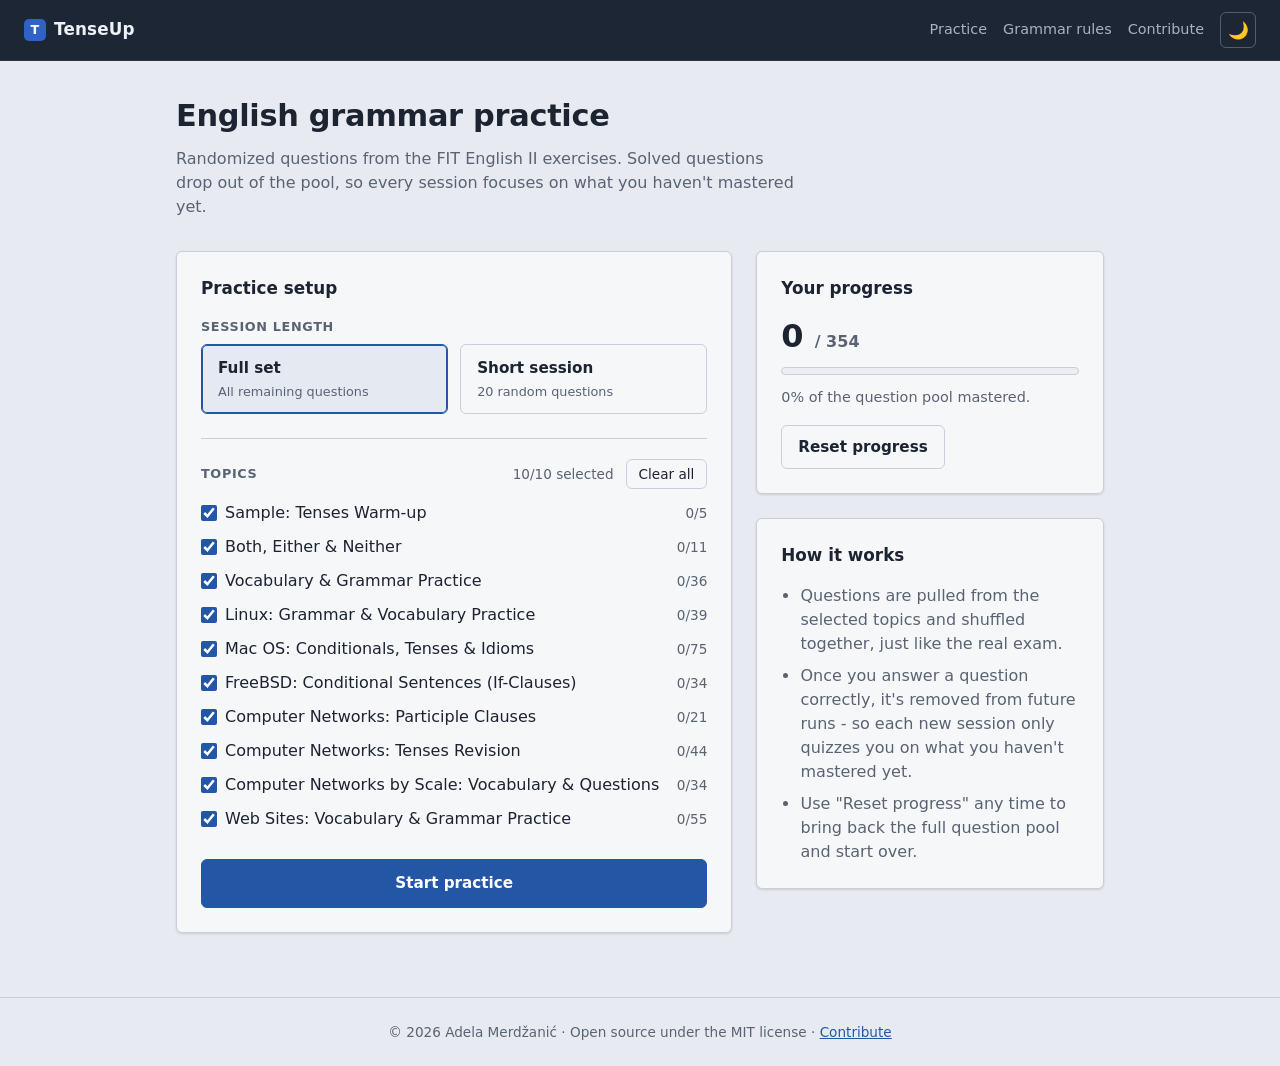
==== src/index.html @ fc5ebfa9 "adding Cloudflare Web Analytics" ====
<!doctype html>
<html lang="en">
  <head>
    <meta charset="UTF-8" />
    <meta name="viewport" content="width=device-width, initial-scale=1.0" />
    <title>TenseUp - English Grammar Practice</title>
    <meta
      name="description"
      content="Randomized English grammar practice for the FIT English II exam - 350+ questions from the course materials, progress tracking, and a grammar cheat sheet."
    />
    <meta property="og:type" content="website" />
    <meta property="og:site_name" content="TenseUp" />
    <meta property="og:title" content="TenseUp - English Grammar Practice" />
    <meta
      property="og:description"
      content="Randomized English grammar practice for the FIT English II exam - 350+ questions from the course materials, progress tracking, and a grammar cheat sheet."
    />
    <meta property="og:url" content="https://tense-up.netlify.app/" />
    <meta
      property="og:image"
      content="https://tense-up.netlify.app/assets/images/og-image.png"
    />
    <link rel="icon" type="image/svg+xml" href="assets/images/favicon.svg" />
    <link rel="icon" type="image/png" sizes="32x32" href="assets/images/favicon-32.png" />
    <link rel="apple-touch-icon" href="assets/images/apple-touch-icon.png" />
    <script>
      (function () {
        try {
          var saved = localStorage.getItem("quizTheme");
          var prefersDark =
            window.matchMedia &&
            window.matchMedia("(prefers-color-scheme: dark)").matches;
          if (saved === "dark" || (!saved && prefersDark)) {
            document.documentElement.setAttribute("data-theme", "dark");
          }
        } catch (e) {}
      })();
    </script>
    <link rel="stylesheet" href="assets/css/variables.css" />
    <link rel="stylesheet" href="assets/css/base.css" />
    <link rel="stylesheet" href="assets/css/components.css" />
    <link rel="stylesheet" href="assets/css/home.css" />
  </head>
  <body>
    <header class="app-header">
      <a href="index.html" class="app-logo">TenseUp</a>
      <nav class="header-nav">
        <a href="quiz.html">Practice</a>
        <a href="rules.html">Grammar rules</a>
        <a href="contribute.html">Contribute</a>
      </nav>
      <button
        type="button"
        id="theme-toggle"
        class="btn theme-toggle"
        aria-label="Toggle dark mode"
      >
        🌙
      </button>
    </header>

    <main class="container home-screen">
      <section class="hero">
        <h1 class="app-title">English grammar practice</h1>
        <p class="app-subtitle">
          Randomized questions from the FIT English II exercises. Solved
          questions drop out of the pool, so every session focuses on what you
          haven't mastered yet.
        </p>
      </section>

      <div class="home-grid">
        <section
          class="home-card setup-card"
          aria-labelledby="setup-card-title"
        >
          <h2 class="card-title" id="setup-card-title">Practice setup</h2>

          <div class="setup-group">
            <h3 class="setup-title">Session length</h3>
            <div class="choice-grid">
              <label class="choice-card">
                <input type="radio" name="session-size" value="all" checked />
                <span class="choice-title">Full set</span>
                <span class="choice-desc">All remaining questions</span>
              </label>
              <label class="choice-card">
                <input type="radio" name="session-size" value="short" />
                <span class="choice-title">Short session</span>
                <span class="choice-desc">20 random questions</span>
              </label>
            </div>
          </div>

          <div class="setup-group">
            <div class="setup-heading-row">
              <h3 class="setup-title">Topics</h3>
              <div class="topic-bulk">
                <span id="topic-count" class="topic-count"></span>
                <button type="button" id="toggle-all-btn" class="btn btn-sm">
                  Select all
                </button>
              </div>
            </div>
            <div id="topic-list" class="topic-list"></div>
            <p id="topic-hint" class="select-hint" hidden>
              Select at least one topic first.
            </p>
          </div>

          <a href="quiz.html" id="start-btn" class="btn btn-primary btn-block"
            >Start practice</a
          >
        </section>

        <aside class="home-side">
          <section class="home-card" aria-labelledby="progress-card-title">
            <h2 class="card-title" id="progress-card-title">Your progress</h2>
            <p class="progress-count">
              <span id="solved-count">–</span>
              <span class="progress-total" id="total-count"></span>
            </p>
            <div class="overall-bar">
              <div class="overall-bar__fill" id="overall-bar-fill"></div>
            </div>
            <p id="stats-text" class="stats-text">Loading stats...</p>
            <button type="button" id="reset-btn" class="btn">
              Reset progress
            </button>
          </section>

          <section class="home-card" aria-labelledby="info-card-title">
            <h2 class="card-title" id="info-card-title">How it works</h2>
            <ul class="info-list">
              <li>
                Questions are pulled from the selected topics and shuffled
                together, just like the real exam.
              </li>
              <li>
                Once you answer a question correctly, it's removed from future
                runs - so each new session only quizzes you on what you haven't
                mastered yet.
              </li>
              <li>
                Use "Reset progress" any time to bring back the full question
                pool and start over.
              </li>
            </ul>
          </section>
        </aside>
      </div>
    </main>

    <footer class="app-footer">
      <p>
        © 2026 Adela Merdžanić · Open source under the MIT license ·
        <a href="contribute.html">Contribute</a>
      </p>
    </footer>

    <script type="module" src="assets/js/main-home.js"></script>
    <!-- Cloudflare Web Analytics -->
    <script
      defer
      src="https://static.cloudflareinsights.com/beacon.min.js"
      data-cf-beacon='{"token": "2d894505941446eaa9881d46d337e4bb"}'
    ></script>
    <!-- End Cloudflare Web Analytics -->
  </body>
</html>
---- src/assets/css/variables.css ----
:root {
  color-scheme: light;
  --color-bg: #e7eaf0;
  --color-surface: #f6f7f9;
  --color-surface-2: #eceef4;
  --color-text: #1c2331;
  --color-muted: #5a6372;
  --color-primary: #2456a6;
  --color-primary-dark: #1b4487;
  --color-correct: #1e7d4a;
  --color-correct-bg: #dfeee5;
  --color-incorrect: #b23b2e;
  --color-incorrect-bg: #f2e2df;
  --color-missed: #96690c;
  --color-missed-bg: #f2ead3;
  --color-border: #c9cfda;
  --color-header-bg: #1d2634;
  --color-header-text: #eef1f6;
  --color-header-muted: #a8b1c2;
  --shadow-card:
    0 1px 2px rgba(15, 23, 42, 0.05), 0 1px 3px rgba(15, 23, 42, 0.08);
  --radius: 6px;
  --spacing-unit: 8px;
  --font-family:
    "Segoe UI Variable Text", "Segoe UI", system-ui, -apple-system, Roboto,
    sans-serif;
}

[data-theme="dark"] {
  color-scheme: dark;
  --color-bg: #12151d;
  --color-surface: #1a1f2b;
  --color-surface-2: #232936;
  --color-text: #e4e7ee;
  --color-muted: #98a1b3;
  --color-primary: #7d97e8;
  --color-primary-dark: #5f7ad4;
  --color-correct: #46b97e;
  --color-correct-bg: #1c2f26;
  --color-incorrect: #e0685c;
  --color-incorrect-bg: #33201d;
  --color-missed: #d3a94c;
  --color-missed-bg: #322a16;
  --color-border: #303748;
  --color-header-bg: #141821;
  --color-header-text: #e4e7ee;
  --color-header-muted: #8b94a8;
  --shadow-card: 0 1px 3px rgba(0, 0, 0, 0.4);
}
---- src/assets/css/base.css ----
* {
  box-sizing: border-box;
}

/* Author display rules (e.g. .btn) would otherwise override the browser's
   built-in [hidden] { display: none }. */
[hidden] {
  display: none !important;
}

/* Flex column so the footer sits at the bottom of the viewport even when
   the page content is short (e.g. a single question card). */
body {
  margin: 0;
  min-height: 100vh;
  min-height: 100dvh;
  display: flex;
  flex-direction: column;
  font-family: var(--font-family);
  background: var(--color-bg);
  color: var(--color-text);
  line-height: 1.5;
  transition:
    background-color 0.15s ease,
    color 0.15s ease;
}

main {
  flex: 1 0 auto;
  width: 100%;
}

a {
  color: var(--color-primary);
}

.container {
  max-width: 640px;
  margin: 0 auto;
  padding: calc(var(--spacing-unit) * 2);
}

.app-header {
  display: flex;
  flex-shrink: 0;
  align-items: center;
  gap: calc(var(--spacing-unit) * 2);
  padding: calc(var(--spacing-unit) * 1.5) calc(var(--spacing-unit) * 3);
  background: var(--color-header-bg);
  border-bottom: 1px solid rgba(255, 255, 255, 0.07);
}

/* Pushes the nav/readout and theme toggle to the right edge. */
.app-header .app-logo {
  margin-right: auto;
}

.header-right,
.header-nav {
  display: flex;
  align-items: center;
  gap: calc(var(--spacing-unit) * 2);
}

/* On narrow screens the nav/readout drops to its own full-width row,
   leaving logo + theme toggle on the first row. */
@media (max-width: 560px) {
  .app-header {
    flex-wrap: wrap;
    padding: calc(var(--spacing-unit) * 1.5) calc(var(--spacing-unit) * 2);
    row-gap: calc(var(--spacing-unit) * 1.5);
  }

  .header-nav,
  .header-right {
    order: 3;
    width: 100%;
    justify-content: space-between;
  }
}

.header-nav a:not(.btn),
.header-link {
  color: var(--color-header-muted);
  text-decoration: none;
  font-size: 0.9rem;
  font-weight: 500;
  transition: color 0.15s ease;
}

.header-nav a:not(.btn):hover,
.header-link:hover {
  color: var(--color-header-text);
}

.header-nav a.is-active {
  color: var(--color-header-text);
}

.app-logo {
  font-weight: 700;
  text-decoration: none;
  color: var(--color-header-text);
  font-size: 1.05rem;
  letter-spacing: 0.01em;
  display: inline-flex;
  align-items: center;
  gap: calc(var(--spacing-unit));
}

/* Small square brand mark in front of the wordmark. */
.app-logo::before {
  content: "T";
  display: inline-flex;
  align-items: center;
  justify-content: center;
  width: 22px;
  height: 22px;
  border-radius: 5px;
  /* Fixed accent — the header bar is dark in both themes. */
  background: #2f62c4;
  color: #fff;
  font-size: 0.8rem;
  font-weight: 700;
}

.app-title {
  font-size: 2rem;
  margin-bottom: 0;
}

.app-subtitle {
  color: var(--color-muted);
  margin-top: calc(var(--spacing-unit) / 2);
}

.app-footer {
  text-align: center;
  font-size: 0.85rem;
  color: var(--color-muted);
  border-top: 1px solid var(--color-border);
  margin-top: calc(var(--spacing-unit) * 6);
  padding: calc(var(--spacing-unit) * 3) calc(var(--spacing-unit) * 2);
}

.app-footer p {
  margin: 0;
}

.app-footer a {
  color: var(--color-primary);
}
---- src/assets/css/components.css ----
.btn {
  display: inline-block;
  padding: calc(var(--spacing-unit) * 1.5) calc(var(--spacing-unit) * 2);
  border-radius: var(--radius);
  border: 1px solid var(--color-border);
  background: var(--color-surface);
  color: var(--color-text);
  font-family: inherit;
  font-size: 0.95rem;
  font-weight: 600;
  text-decoration: none;
  cursor: pointer;
  min-height: 44px;
  transition:
    background-color 0.15s ease,
    border-color 0.15s ease;
}

.theme-toggle {
  display: inline-flex;
  align-items: center;
  justify-content: center;
  width: 36px;
  height: 36px;
  min-height: 36px;
  padding: 0;
  font-size: 1.05rem;
  line-height: 1;
}

/* The toggle lives in the always-dark header bar. */
.app-header .theme-toggle {
  background: transparent;
  border-color: rgba(255, 255, 255, 0.25);
  color: var(--color-header-text);
}

.app-header .theme-toggle:hover {
  border-color: rgba(255, 255, 255, 0.5);
}

.btn:hover {
  border-color: var(--color-muted);
}

.btn:focus-visible {
  outline: 2px solid var(--color-primary);
  outline-offset: 2px;
}

.btn-primary {
  background: var(--color-primary);
  border-color: var(--color-primary);
  color: white;
}

.btn-primary:hover {
  background: var(--color-primary-dark);
  border-color: var(--color-primary-dark);
}

/* In dark mode the primary color is light, so the label flips to dark. */
[data-theme="dark"] .btn-primary {
  color: #10131b;
}

.actions {
  display: flex;
  gap: calc(var(--spacing-unit) * 1.5);
  flex-wrap: wrap;
  margin-top: calc(var(--spacing-unit) * 2);
}

.btn-block {
  display: block;
  width: 100%;
  text-align: center;
  margin-top: calc(var(--spacing-unit) * 3);
}

.progress-bar {
  flex-shrink: 0;
  height: 6px;
  background: var(--color-border);
  transition: background-color 0.15s ease;
}

.progress-bar__fill {
  height: 100%;
  width: 0%;
  background: var(--color-primary);
  transition: width 0.2s ease;
}

.score-readout {
  font-size: 0.9rem;
  color: var(--color-header-muted);
  font-variant-numeric: tabular-nums;
}

.select-hint {
  color: var(--color-incorrect);
  font-size: 0.9rem;
  margin-top: calc(var(--spacing-unit));
}

.btn-sm {
  min-height: 30px;
  padding: 4px 12px;
  font-size: 0.85rem;
  font-weight: 500;
}
---- src/assets/css/home.css ----
.home-screen {
  padding-top: calc(var(--spacing-unit) * 4);
  padding-bottom: calc(var(--spacing-unit) * 2);
}

.hero {
  text-align: center;
}

.app-title {
  font-size: 1.9rem;
  letter-spacing: -0.01em;
  margin: 0;
}

.app-subtitle {
  color: var(--color-muted);
  max-width: 620px;
  margin: var(--spacing-unit) auto 0;
}

.home-grid {
  display: flex;
  flex-direction: column;
  gap: calc(var(--spacing-unit) * 3);
  margin-top: calc(var(--spacing-unit) * 4);
}

.home-side {
  display: flex;
  flex-direction: column;
  gap: calc(var(--spacing-unit) * 3);
}

/* Laptop: wider container, left-aligned hero, setup card beside a sidebar. */
@media (min-width: 880px) {
  .container.home-screen {
    max-width: 960px;
  }

  .hero {
    text-align: left;
  }

  .app-subtitle {
    margin-left: 0;
  }

  .home-grid {
    display: grid;
    grid-template-columns: 1.6fr 1fr;
    align-items: start;
  }
}

.home-card {
  background: var(--color-surface);
  border: 1px solid var(--color-border);
  border-radius: var(--radius);
  padding: calc(var(--spacing-unit) * 3);
  box-shadow: var(--shadow-card);
}

.card-title {
  font-size: 1.05rem;
  margin: 0 0 calc(var(--spacing-unit) * 2);
}

/* --- Practice setup card --- */

.setup-group {
  margin-top: calc(var(--spacing-unit) * 3);
}

.setup-group:first-of-type {
  margin-top: 0;
}

.setup-group + .setup-group {
  border-top: 1px solid var(--color-border);
  padding-top: calc(var(--spacing-unit) * 2.5);
}

.setup-title {
  font-size: 0.8rem;
  font-weight: 600;
  text-transform: uppercase;
  letter-spacing: 0.05em;
  color: var(--color-muted);
  margin: 0 0 var(--spacing-unit);
}

.setup-heading-row {
  display: flex;
  align-items: center;
  justify-content: space-between;
}

.setup-heading-row .setup-title {
  margin-bottom: 0;
}

/* Session length: two selectable choice cards (the radio itself is hidden). */
.choice-grid {
  display: grid;
  grid-template-columns: repeat(auto-fit, minmax(150px, 1fr));
  gap: calc(var(--spacing-unit) * 1.5);
}

.choice-card {
  position: relative;
  display: flex;
  flex-direction: column;
  gap: 2px;
  padding: calc(var(--spacing-unit) * 1.5) calc(var(--spacing-unit) * 2);
  border: 1px solid var(--color-border);
  border-radius: var(--radius);
  background: var(--color-surface);
  cursor: pointer;
  transition:
    background-color 0.15s ease,
    border-color 0.15s ease;
}

.choice-card input {
  position: absolute;
  opacity: 0;
  pointer-events: none;
}

.choice-card:hover {
  border-color: var(--color-muted);
}

.choice-card:has(input:checked) {
  border-color: var(--color-primary);
  box-shadow: inset 0 0 0 1px var(--color-primary);
  background: color-mix(in srgb, var(--color-primary) 8%, var(--color-surface));
}

.choice-card:has(input:focus-visible) {
  outline: 2px solid var(--color-primary);
  outline-offset: 2px;
}

.choice-title {
  font-weight: 600;
  font-size: 0.95rem;
}

.choice-desc {
  font-size: 0.8rem;
  color: var(--color-muted);
}

.topic-bulk {
  display: flex;
  align-items: center;
  gap: calc(var(--spacing-unit) * 1.5);
}

.topic-count {
  font-size: 0.85rem;
  color: var(--color-muted);
  font-variant-numeric: tabular-nums;
}

.topic-row {
  display: flex;
  align-items: center;
  gap: var(--spacing-unit);
  cursor: pointer;
  padding: 4px var(--spacing-unit);
  margin: 0 calc(var(--spacing-unit) * -1);
  border-radius: var(--radius);
  transition: background-color 0.15s ease;
}

.topic-row:hover {
  background: var(--color-surface-2);
}

.topic-row input {
  width: 16px;
  height: 16px;
  flex-shrink: 0;
  accent-color: var(--color-primary);
  margin: 0;
}

.topic-list {
  margin-top: var(--spacing-unit);
  display: flex;
  flex-direction: column;
  gap: 2px;
}

.topic-name {
  flex: 1;
}

.topic-progress {
  color: var(--color-muted);
  font-size: 0.85rem;
  font-variant-numeric: tabular-nums;
}

.topic-row--done .topic-progress {
  color: var(--color-correct);
  font-weight: 600;
}

/* --- Progress card --- */

.progress-count {
  font-size: 2rem;
  font-weight: 700;
  line-height: 1.2;
  font-variant-numeric: tabular-nums;
  margin: 0;
}

.progress-total {
  font-size: 1rem;
  font-weight: 600;
  color: var(--color-muted);
}

.overall-bar {
  height: 8px;
  border-radius: 999px;
  background: var(--color-surface-2);
  border: 1px solid var(--color-border);
  overflow: hidden;
  margin: calc(var(--spacing-unit) * 1.5) 0;
}

.overall-bar__fill {
  height: 100%;
  width: 0%;
  background: var(--color-primary);
  border-radius: 999px;
  transition: width 0.3s ease;
}

.stats-text {
  color: var(--color-muted);
  font-size: 0.9rem;
  margin: 0 0 calc(var(--spacing-unit) * 2);
}

/* --- How it works card --- */

.info-list {
  color: var(--color-muted);
  padding-left: 1.2rem;
  margin: 0;
}

.info-list li {
  margin-bottom: var(--spacing-unit);
}

.info-list li:last-child {
  margin-bottom: 0;
}

@media (max-width: 480px) {
  .home-screen {
    padding-top: calc(var(--spacing-unit) * 3);
  }
}
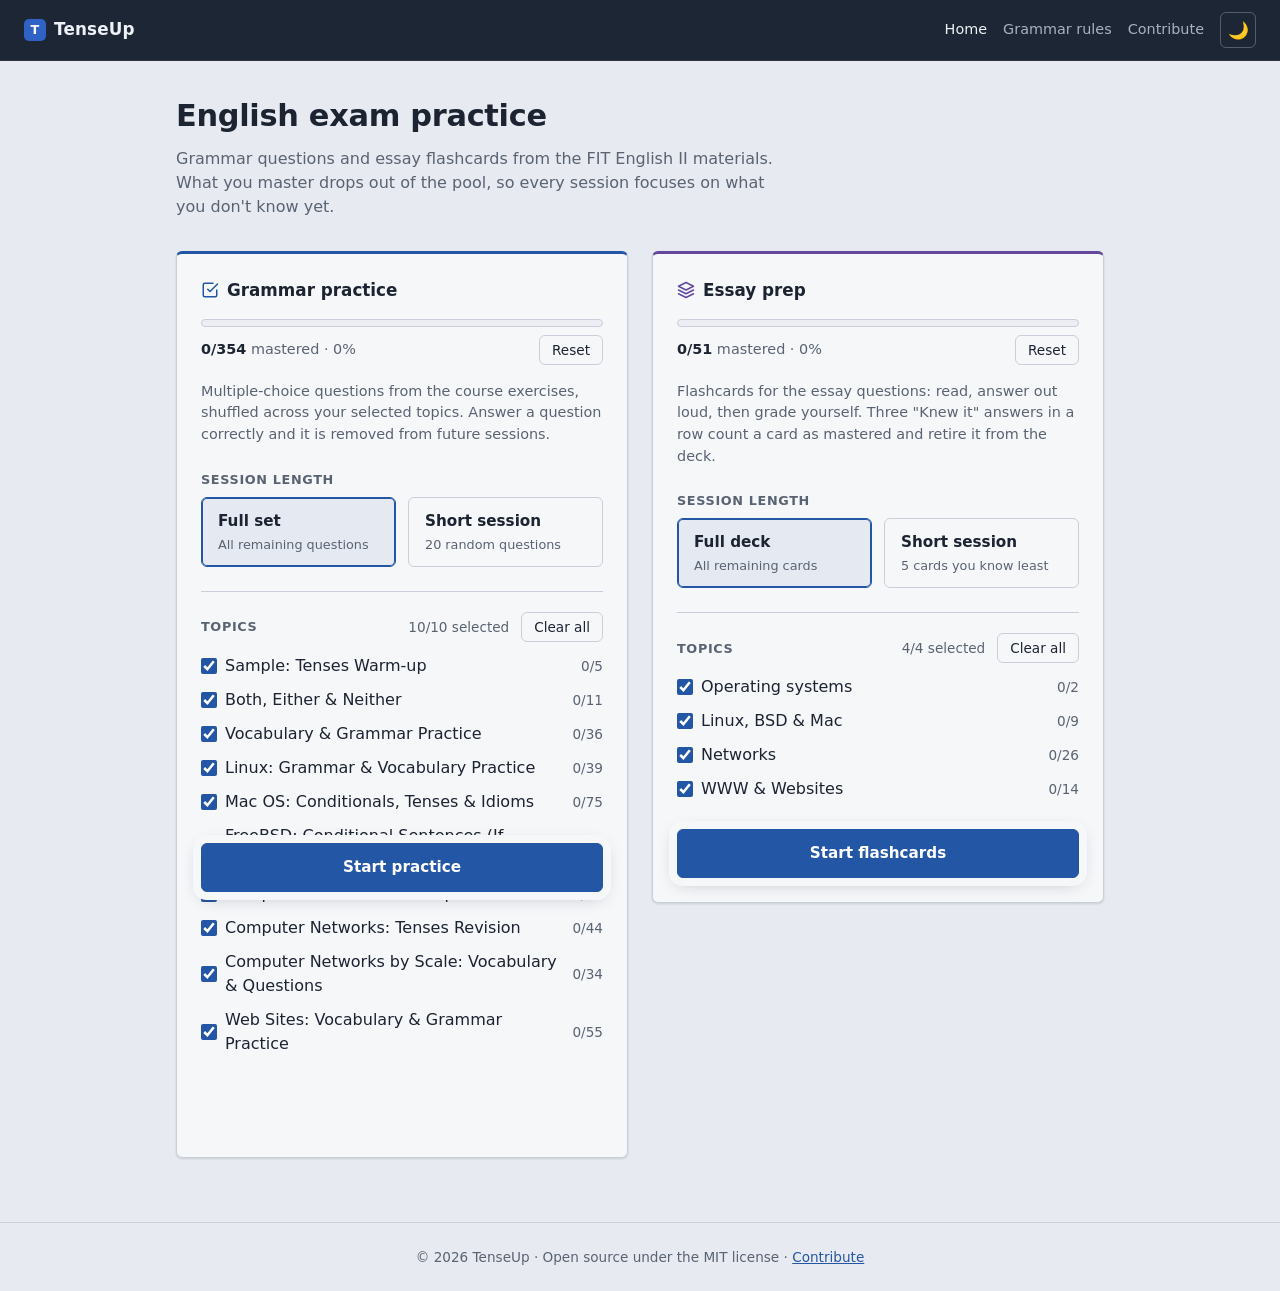
==== commit a9ede062: "adding essay cards" ====
--- a/src/index.html
+++ b/src/index.html
@@ -45,7 +45,7 @@
     <header class="app-header">
       <a href="index.html" class="app-logo">TenseUp</a>
       <nav class="header-nav">
-        <a href="quiz.html">Practice</a>
+        <a href="index.html" class="is-active">Home</a>
         <a href="rules.html">Grammar rules</a>
         <a href="contribute.html">Contribute</a>
       </nav>
@@ -61,20 +61,66 @@
 
     <main class="container home-screen">
       <section class="hero">
-        <h1 class="app-title">English grammar practice</h1>
+        <h1 class="app-title">English exam practice</h1>
         <p class="app-subtitle">
-          Randomized questions from the FIT English II exercises. Solved
-          questions drop out of the pool, so every session focuses on what you
-          haven't mastered yet.
+          Grammar questions and essay flashcards from the FIT English II
+          materials. What you master drops out of the pool, so every session
+          focuses on what you don't know yet.
         </p>
+        <p id="stats-text" class="stats-text" hidden></p>
       </section>
 
       <div class="home-grid">
         <section
-          class="home-card setup-card"
+          class="home-card setup-card card-grammar"
           aria-labelledby="setup-card-title"
         >
-          <h2 class="card-title" id="setup-card-title">Practice setup</h2>
+          <h2 class="card-title" id="setup-card-title">
+            <svg
+              class="card-icon"
+              width="18"
+              height="18"
+              viewBox="0 0 24 24"
+              fill="none"
+              stroke="currentColor"
+              stroke-width="2"
+              stroke-linecap="round"
+              stroke-linejoin="round"
+              aria-hidden="true"
+            >
+              <polyline points="9 11 12 14 22 4"></polyline>
+              <path
+                d="M21 12v7a2 2 0 0 1-2 2H5a2 2 0 0 1-2-2V5a2 2 0 0 1 2-2h11"
+              ></path>
+            </svg>
+            Grammar practice
+          </h2>
+
+          <div class="mastery">
+            <div class="overall-bar">
+              <div class="overall-bar__fill" id="grammar-bar-fill"></div>
+            </div>
+            <div class="mastery-row">
+              <span class="mastery-stats">
+                <strong id="grammar-count">–</strong> mastered ·
+                <span id="grammar-percent">0%</span>
+              </span>
+              <button
+                type="button"
+                id="reset-btn"
+                class="btn btn-sm btn-reset"
+                title="Bring back the full question pool and start over"
+              >
+                Reset
+              </button>
+            </div>
+          </div>
+
+          <p class="card-desc">
+            Multiple-choice questions from the course exercises, shuffled
+            across your selected topics. Answer a question correctly and it is
+            removed from future sessions.
+          </p>
 
           <div class="setup-group">
             <h3 class="setup-title">Session length</h3>
@@ -113,47 +159,110 @@
           >
         </section>
 
-        <aside class="home-side">
-          <section class="home-card" aria-labelledby="progress-card-title">
-            <h2 class="card-title" id="progress-card-title">Your progress</h2>
-            <p class="progress-count">
-              <span id="solved-count">–</span>
-              <span class="progress-total" id="total-count"></span>
+        <section
+          class="home-card setup-card card-essay"
+          aria-labelledby="essay-card-title"
+        >
+          <h2 class="card-title" id="essay-card-title">
+            <svg
+              class="card-icon"
+              width="18"
+              height="18"
+              viewBox="0 0 24 24"
+              fill="none"
+              stroke="currentColor"
+              stroke-width="2"
+              stroke-linecap="round"
+              stroke-linejoin="round"
+              aria-hidden="true"
+            >
+              <polygon points="12 2 2 7 12 12 22 7 12 2"></polygon>
+              <polyline points="2 17 12 22 22 17"></polyline>
+              <polyline points="2 12 12 17 22 12"></polyline>
+            </svg>
+            Essay prep
+          </h2>
+
+          <div class="mastery">
+            <div class="overall-bar">
+              <div class="overall-bar__fill" id="essay-bar-fill"></div>
+            </div>
+            <div class="mastery-row">
+              <span class="mastery-stats">
+                <strong id="essay-count">–</strong> mastered ·
+                <span id="essay-percent">0%</span>
+              </span>
+              <button
+                type="button"
+                id="reset-essay-btn"
+                class="btn btn-sm btn-reset"
+                title="Bring back the full card deck and start over"
+              >
+                Reset
+              </button>
+            </div>
+          </div>
+
+          <p class="card-desc">
+            Flashcards for the essay questions: read, answer out loud, then
+            grade yourself. Three "Knew it" answers in a row count a card as
+            mastered and retire it from the deck.
+          </p>
+
+          <div class="setup-group">
+            <h3 class="setup-title">Session length</h3>
+            <div class="choice-grid">
+              <label class="choice-card">
+                <input
+                  type="radio"
+                  name="essay-session-size"
+                  value="all"
+                  checked
+                />
+                <span class="choice-title">Full deck</span>
+                <span class="choice-desc">All remaining cards</span>
+              </label>
+              <label class="choice-card">
+                <input type="radio" name="essay-session-size" value="short" />
+                <span class="choice-title">Short session</span>
+                <span class="choice-desc">5 cards you know least</span>
+              </label>
+            </div>
+          </div>
+
+          <div class="setup-group">
+            <div class="setup-heading-row">
+              <h3 class="setup-title">Topics</h3>
+              <div class="topic-bulk">
+                <span id="essay-topic-count" class="topic-count"></span>
+                <button
+                  type="button"
+                  id="essay-toggle-all-btn"
+                  class="btn btn-sm"
+                >
+                  Select all
+                </button>
+              </div>
+            </div>
+            <div id="essay-topic-list" class="topic-list"></div>
+            <p id="essay-topic-hint" class="select-hint" hidden>
+              Select at least one topic first.
             </p>
-            <div class="overall-bar">
-              <div class="overall-bar__fill" id="overall-bar-fill"></div>
-            </div>
-            <p id="stats-text" class="stats-text">Loading stats...</p>
-            <button type="button" id="reset-btn" class="btn">
-              Reset progress
-            </button>
-          </section>
-
-          <section class="home-card" aria-labelledby="info-card-title">
-            <h2 class="card-title" id="info-card-title">How it works</h2>
-            <ul class="info-list">
-              <li>
-                Questions are pulled from the selected topics and shuffled
-                together, just like the real exam.
-              </li>
-              <li>
-                Once you answer a question correctly, it's removed from future
-                runs - so each new session only quizzes you on what you haven't
-                mastered yet.
-              </li>
-              <li>
-                Use "Reset progress" any time to bring back the full question
-                pool and start over.
-              </li>
-            </ul>
-          </section>
-        </aside>
+          </div>
+
+          <a
+            href="essay.html"
+            id="start-essay-btn"
+            class="btn btn-primary btn-block"
+            >Start flashcards</a
+          >
+        </section>
       </div>
     </main>
 
     <footer class="app-footer">
       <p>
-        © 2026 Adela Merdžanić · Open source under the MIT license ·
+        © 2026 TenseUp · Open source under the MIT license ·
         <a href="contribute.html">Contribute</a>
       </p>
     </footer>
--- a/src/assets/css/variables.css
+++ b/src/assets/css/variables.css
@@ -7,6 +7,7 @@
   --color-muted: #5a6372;
   --color-primary: #2456a6;
   --color-primary-dark: #1b4487;
+  --color-accent-essay: #64489e;
   --color-correct: #1e7d4a;
   --color-correct-bg: #dfeee5;
   --color-incorrect: #b23b2e;
@@ -35,6 +36,7 @@
   --color-muted: #98a1b3;
   --color-primary: #7d97e8;
   --color-primary-dark: #5f7ad4;
+  --color-accent-essay: #a68ce0;
   --color-correct: #46b97e;
   --color-correct-bg: #1c2f26;
   --color-incorrect: #e0685c;
--- a/src/assets/css/base.css
+++ b/src/assets/css/base.css
@@ -50,19 +50,18 @@
   border-bottom: 1px solid rgba(255, 255, 255, 0.07);
 }
 
-/* Pushes the nav/readout and theme toggle to the right edge. */
+/* Pushes the nav and theme toggle to the right edge. */
 .app-header .app-logo {
   margin-right: auto;
 }
 
-.header-right,
 .header-nav {
   display: flex;
   align-items: center;
   gap: calc(var(--spacing-unit) * 2);
 }
 
-/* On narrow screens the nav/readout drops to its own full-width row,
+/* On narrow screens the nav drops to its own full-width row,
    leaving logo + theme toggle on the first row. */
 @media (max-width: 560px) {
   .app-header {
@@ -71,16 +70,16 @@
     row-gap: calc(var(--spacing-unit) * 1.5);
   }
 
-  .header-nav,
-  .header-right {
+  .header-nav {
     order: 3;
     width: 100%;
     justify-content: space-between;
+    flex-wrap: wrap;
+    row-gap: var(--spacing-unit);
   }
 }
 
-.header-nav a:not(.btn),
-.header-link {
+.header-nav a:not(.btn) {
   color: var(--color-header-muted);
   text-decoration: none;
   font-size: 0.9rem;
@@ -88,8 +87,7 @@
   transition: color 0.15s ease;
 }
 
-.header-nav a:not(.btn):hover,
-.header-link:hover {
+.header-nav a:not(.btn):hover {
   color: var(--color-header-text);
 }
 
--- a/src/assets/css/components.css
+++ b/src/assets/css/components.css
@@ -78,24 +78,29 @@
   margin-top: calc(var(--spacing-unit) * 3);
 }
 
-.progress-bar {
-  flex-shrink: 0;
-  height: 6px;
-  background: var(--color-border);
-  transition: background-color 0.15s ease;
+/* Shared in-page progress: text line + thin rounded bar (quiz and essay pages). */
+.deck-progress {
+  color: var(--color-muted);
+  font-size: 0.9rem;
+  font-variant-numeric: tabular-nums;
+  min-height: 1.4em;
+  margin-bottom: var(--spacing-unit);
 }
 
-.progress-bar__fill {
+.deck-bar {
+  height: 6px;
+  border-radius: 999px;
+  background: var(--color-surface-2);
+  border: 1px solid var(--color-border);
+  overflow: hidden;
+}
+
+.deck-bar__fill {
   height: 100%;
   width: 0%;
   background: var(--color-primary);
-  transition: width 0.2s ease;
-}
-
-.score-readout {
-  font-size: 0.9rem;
-  color: var(--color-header-muted);
-  font-variant-numeric: tabular-nums;
+  border-radius: 999px;
+  transition: width 0.25s ease;
 }
 
 .select-hint {
@@ -110,3 +115,4 @@
   font-size: 0.85rem;
   font-weight: 500;
 }
+
--- a/src/assets/css/home.css
+++ b/src/assets/css/home.css
@@ -26,13 +26,8 @@
   margin-top: calc(var(--spacing-unit) * 4);
 }
 
-.home-side {
-  display: flex;
-  flex-direction: column;
-  gap: calc(var(--spacing-unit) * 3);
-}
-
-/* Laptop: wider container, left-aligned hero, setup card beside a sidebar. */
+/* Laptop: wider container, left-aligned hero, the two feature cards
+   side by side. */
 @media (min-width: 880px) {
   .container.home-screen {
     max-width: 960px;
@@ -42,13 +37,14 @@
     text-align: left;
   }
 
-  .app-subtitle {
+  .app-subtitle,
+  .stats-text {
     margin-left: 0;
   }
 
   .home-grid {
     display: grid;
-    grid-template-columns: 1.6fr 1fr;
+    grid-template-columns: 1fr 1fr;
     align-items: start;
   }
 }
@@ -61,9 +57,30 @@
   box-shadow: var(--shadow-card);
 }
 
+/* Each feature card carries its own accent color (top edge + icon). */
+.setup-card {
+  border-top: 3px solid var(--card-accent, var(--color-border));
+}
+
+.card-grammar {
+  --card-accent: var(--color-primary);
+}
+
+.card-essay {
+  --card-accent: var(--color-accent-essay);
+}
+
 .card-title {
+  display: flex;
+  align-items: center;
+  gap: var(--spacing-unit);
   font-size: 1.05rem;
   margin: 0 0 calc(var(--spacing-unit) * 2);
+}
+
+.card-icon {
+  flex-shrink: 0;
+  color: var(--card-accent, var(--color-muted));
 }
 
 /* --- Practice setup card --- */
@@ -210,20 +227,43 @@
   font-weight: 600;
 }
 
-/* --- Progress card --- */
-
-.progress-count {
-  font-size: 2rem;
+/* --- Essay prep card --- */
+
+.card-desc {
+  color: var(--color-muted);
+  font-size: 0.9rem;
+  margin: 0 0 var(--spacing-unit);
+}
+
+/* --- Mastery strip (progress bar + stats + reset inside each card) --- */
+
+.mastery {
+  margin-bottom: calc(var(--spacing-unit) * 2);
+}
+
+.mastery-row {
+  display: flex;
+  align-items: center;
+  justify-content: space-between;
+  gap: var(--spacing-unit);
+}
+
+.mastery-stats {
+  font-size: 0.9rem;
+  color: var(--color-muted);
+  font-variant-numeric: tabular-nums;
+}
+
+.mastery-stats strong {
+  color: var(--color-text);
   font-weight: 700;
-  line-height: 1.2;
-  font-variant-numeric: tabular-nums;
-  margin: 0;
-}
-
-.progress-total {
-  font-size: 1rem;
-  font-weight: 600;
-  color: var(--color-muted);
+}
+
+/* First click arms the reset button, second click confirms. */
+.btn-reset.is-armed {
+  border-color: var(--color-incorrect);
+  background: var(--color-incorrect-bg);
+  color: var(--color-incorrect);
 }
 
 .overall-bar {
@@ -232,7 +272,7 @@
   background: var(--color-surface-2);
   border: 1px solid var(--color-border);
   overflow: hidden;
-  margin: calc(var(--spacing-unit) * 1.5) 0;
+  margin: var(--spacing-unit) 0;
 }
 
 .overall-bar__fill {
@@ -243,26 +283,25 @@
   transition: width 0.3s ease;
 }
 
+/* Load-error message under the hero. */
 .stats-text {
-  color: var(--color-muted);
+  color: var(--color-incorrect);
   font-size: 0.9rem;
-  margin: 0 0 calc(var(--spacing-unit) * 2);
-}
-
-/* --- How it works card --- */
-
-.info-list {
-  color: var(--color-muted);
-  padding-left: 1.2rem;
-  margin: 0;
-}
-
-.info-list li {
-  margin-bottom: var(--spacing-unit);
-}
-
-.info-list li:last-child {
-  margin-bottom: 0;
+  max-width: 620px;
+  margin: var(--spacing-unit) auto 0;
+}
+
+/* Keep the start button reachable while the topic list runs past the
+   viewport: it pins to the bottom of the screen until its own spot at
+   the end of the card scrolls into view. The card-colored halo masks
+   the rows behind it so it reads as a docked bar, not an overlap. */
+.setup-card .btn-block {
+  position: sticky;
+  bottom: var(--spacing-unit);
+  z-index: 1;
+  box-shadow:
+    0 0 0 var(--spacing-unit) var(--color-surface),
+    0 4px 18px rgba(15, 23, 42, 0.28);
 }
 
 @media (max-width: 480px) {
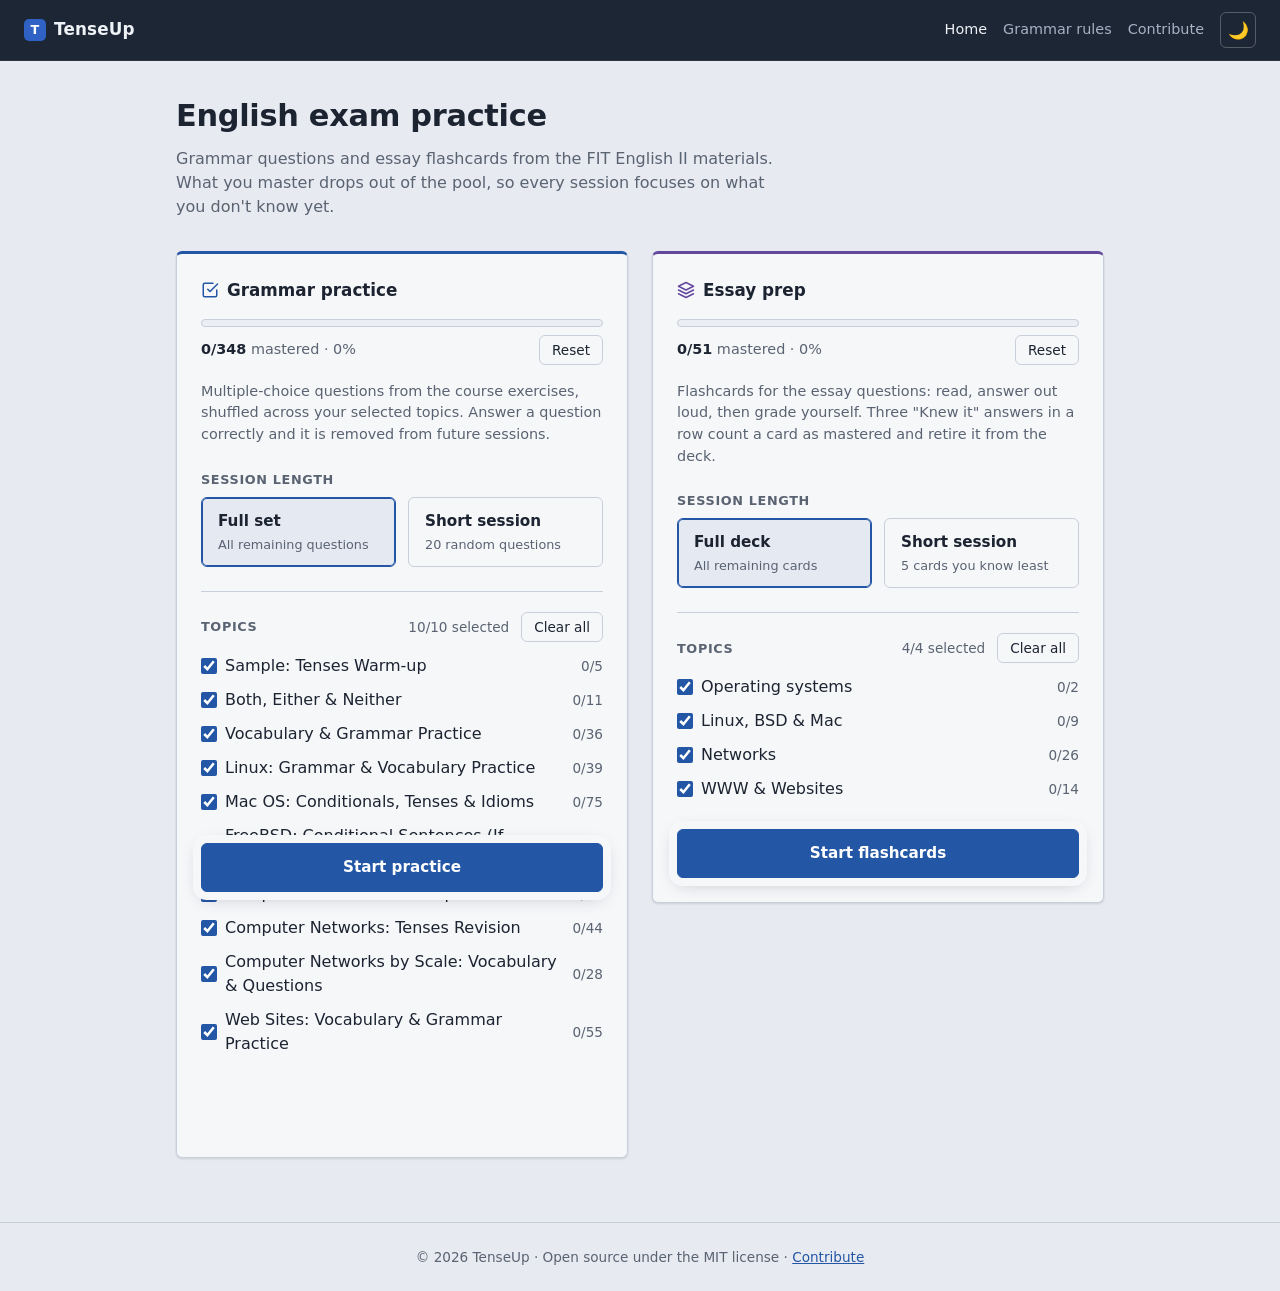
==== commit 81e70f75: "remove unnecessary questions" ====
--- a/src/index.html
+++ b/src/index.html
@@ -6,14 +6,14 @@
     <title>TenseUp - English Grammar Practice</title>
     <meta
       name="description"
-      content="Randomized English grammar practice for the FIT English II exam - 350+ questions from the course materials, progress tracking, and a grammar cheat sheet."
+      content="Randomized English grammar practice for the FIT English II exam - 300+ questions from the course materials, progress tracking, and a grammar cheat sheet."
     />
     <meta property="og:type" content="website" />
     <meta property="og:site_name" content="TenseUp" />
     <meta property="og:title" content="TenseUp - English Grammar Practice" />
     <meta
       property="og:description"
-      content="Randomized English grammar practice for the FIT English II exam - 350+ questions from the course materials, progress tracking, and a grammar cheat sheet."
+      content="Randomized English grammar practice for the FIT English II exam - 300+ questions from the course materials, progress tracking, and a grammar cheat sheet."
     />
     <meta property="og:url" content="https://tense-up.netlify.app/" />
     <meta
@@ -21,7 +21,12 @@
       content="https://tense-up.netlify.app/assets/images/og-image.png"
     />
     <link rel="icon" type="image/svg+xml" href="assets/images/favicon.svg" />
-    <link rel="icon" type="image/png" sizes="32x32" href="assets/images/favicon-32.png" />
+    <link
+      rel="icon"
+      type="image/png"
+      sizes="32x32"
+      href="assets/images/favicon-32.png"
+    />
     <link rel="apple-touch-icon" href="assets/images/apple-touch-icon.png" />
     <script>
       (function () {
@@ -117,9 +122,9 @@
           </div>
 
           <p class="card-desc">
-            Multiple-choice questions from the course exercises, shuffled
-            across your selected topics. Answer a question correctly and it is
-            removed from future sessions.
+            Multiple-choice questions from the course exercises, shuffled across
+            your selected topics. Answer a question correctly and it is removed
+            from future sessions.
           </p>
 
           <div class="setup-group">
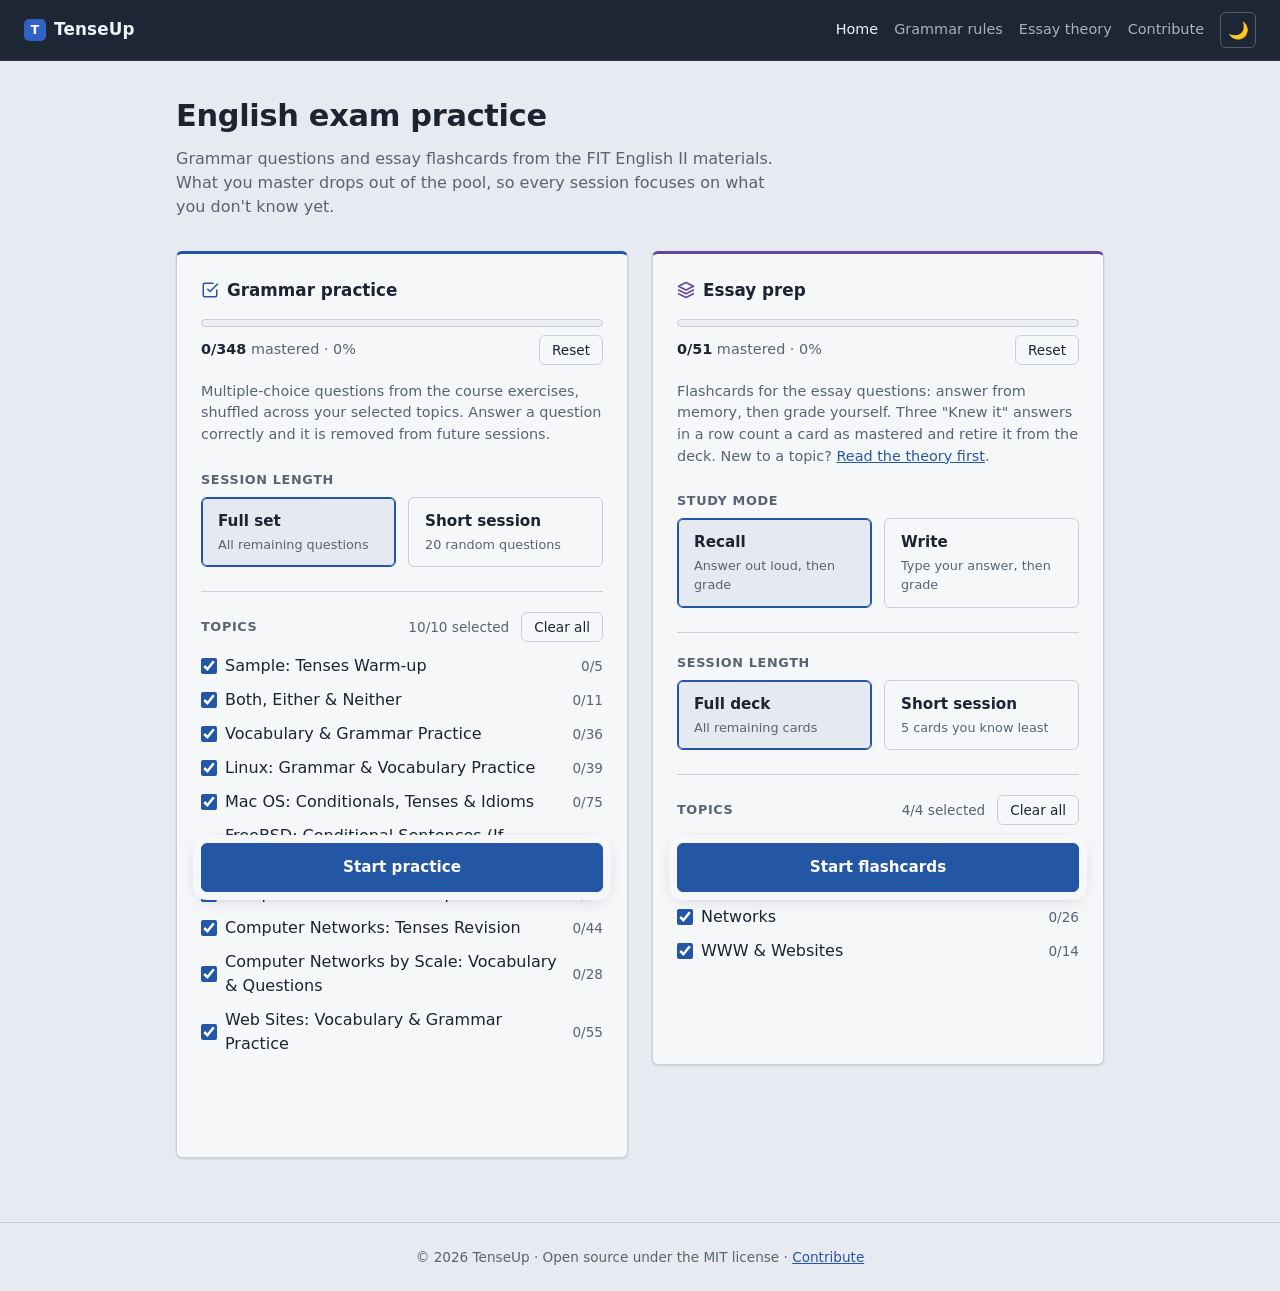
==== commit 6eee039d: "feat: improved essay cars content, added new write it mode for essay cards and added separate theory" ====
--- a/src/index.html
+++ b/src/index.html
@@ -52,6 +52,7 @@
       <nav class="header-nav">
         <a href="index.html" class="is-active">Home</a>
         <a href="rules.html">Grammar rules</a>
+        <a href="theory.html">Essay theory</a>
         <a href="contribute.html">Contribute</a>
       </nav>
       <button
@@ -209,10 +210,27 @@
           </div>
 
           <p class="card-desc">
-            Flashcards for the essay questions: read, answer out loud, then
-            grade yourself. Three "Knew it" answers in a row count a card as
-            mastered and retire it from the deck.
+            Flashcards for the essay questions: answer from memory, then grade
+            yourself. Three "Knew it" answers in a row count a card as mastered
+            and retire it from the deck. New to a topic?
+            <a href="theory.html">Read the theory first</a>.
           </p>
+
+          <div class="setup-group">
+            <h3 class="setup-title">Study mode</h3>
+            <div class="choice-grid">
+              <label class="choice-card">
+                <input type="radio" name="essay-mode" value="recall" checked />
+                <span class="choice-title">Recall</span>
+                <span class="choice-desc">Answer out loud, then grade</span>
+              </label>
+              <label class="choice-card">
+                <input type="radio" name="essay-mode" value="write" />
+                <span class="choice-title">Write</span>
+                <span class="choice-desc">Type your answer, then grade</span>
+              </label>
+            </div>
+          </div>
 
           <div class="setup-group">
             <h3 class="setup-title">Session length</h3>
--- a/src/assets/css/components.css
+++ b/src/assets/css/components.css
@@ -115,4 +115,3 @@
   font-size: 0.85rem;
   font-weight: 500;
 }
-
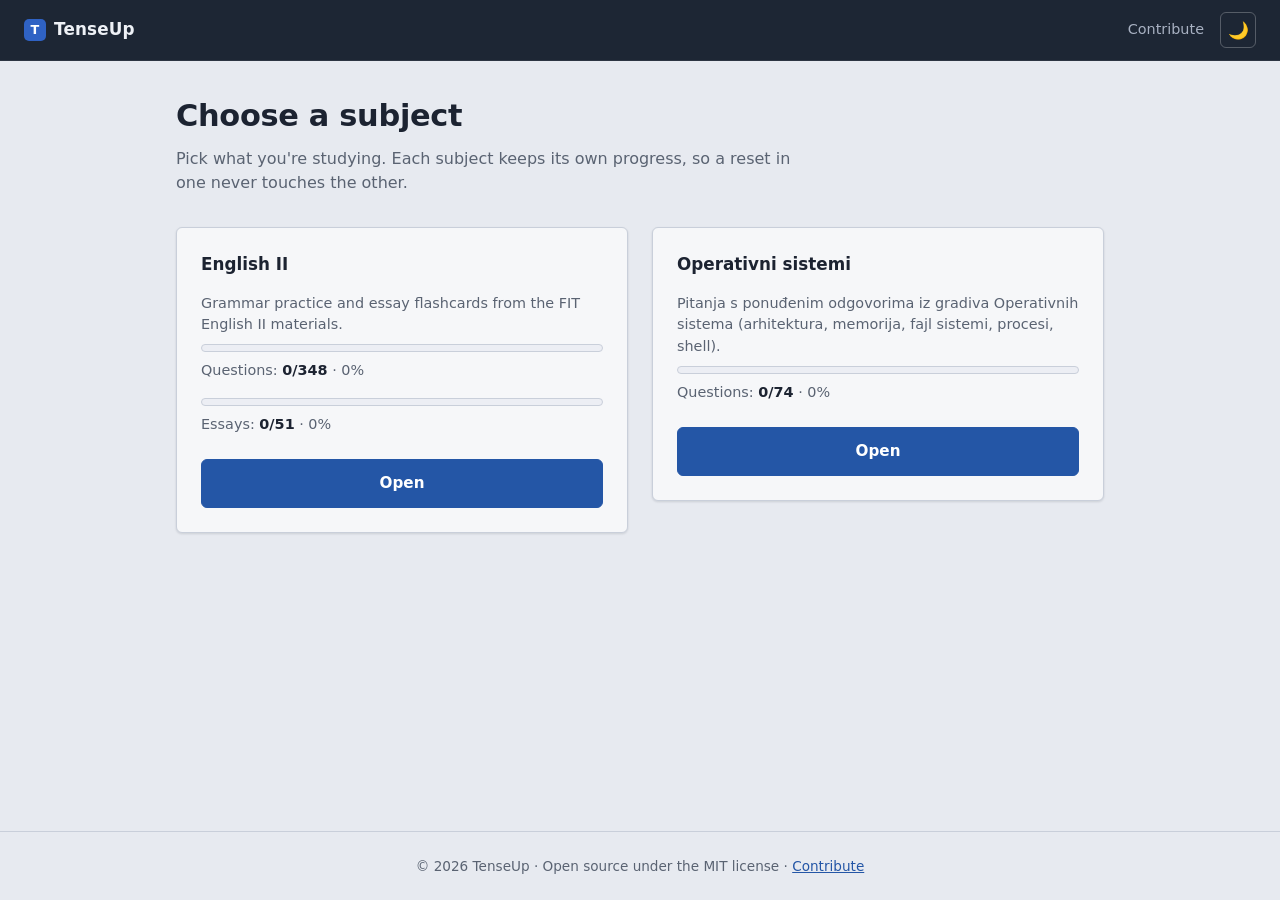
==== commit 2b3cf90e: "adding OS" ====
--- a/src/index.html
+++ b/src/index.html
@@ -3,17 +3,17 @@
   <head>
     <meta charset="UTF-8" />
     <meta name="viewport" content="width=device-width, initial-scale=1.0" />
-    <title>TenseUp - English Grammar Practice</title>
+    <title>TenseUp - Choose a subject</title>
     <meta
       name="description"
-      content="Randomized English grammar practice for the FIT English II exam - 300+ questions from the course materials, progress tracking, and a grammar cheat sheet."
+      content="TenseUp - randomized exam practice with progress tracking. Choose a subject to start: grammar questions, essay flashcards and theory from your course materials."
     />
     <meta property="og:type" content="website" />
     <meta property="og:site_name" content="TenseUp" />
-    <meta property="og:title" content="TenseUp - English Grammar Practice" />
+    <meta property="og:title" content="TenseUp - Exam practice" />
     <meta
       property="og:description"
-      content="Randomized English grammar practice for the FIT English II exam - 300+ questions from the course materials, progress tracking, and a grammar cheat sheet."
+      content="Randomized exam practice with progress tracking. Choose a subject to start."
     />
     <meta property="og:url" content="https://tense-up.netlify.app/" />
     <meta
@@ -50,9 +50,6 @@
     <header class="app-header">
       <a href="index.html" class="app-logo">TenseUp</a>
       <nav class="header-nav">
-        <a href="index.html" class="is-active">Home</a>
-        <a href="rules.html">Grammar rules</a>
-        <a href="theory.html">Essay theory</a>
         <a href="contribute.html">Contribute</a>
       </nav>
       <button
@@ -67,220 +64,15 @@
 
     <main class="container home-screen">
       <section class="hero">
-        <h1 class="app-title">English exam practice</h1>
+        <h1 class="app-title">Choose a subject</h1>
         <p class="app-subtitle">
-          Grammar questions and essay flashcards from the FIT English II
-          materials. What you master drops out of the pool, so every session
-          focuses on what you don't know yet.
+          Pick what you're studying. Each subject keeps its own progress, so a
+          reset in one never touches the other.
         </p>
-        <p id="stats-text" class="stats-text" hidden></p>
+        <p id="picker-error" class="stats-text" hidden></p>
       </section>
 
-      <div class="home-grid">
-        <section
-          class="home-card setup-card card-grammar"
-          aria-labelledby="setup-card-title"
-        >
-          <h2 class="card-title" id="setup-card-title">
-            <svg
-              class="card-icon"
-              width="18"
-              height="18"
-              viewBox="0 0 24 24"
-              fill="none"
-              stroke="currentColor"
-              stroke-width="2"
-              stroke-linecap="round"
-              stroke-linejoin="round"
-              aria-hidden="true"
-            >
-              <polyline points="9 11 12 14 22 4"></polyline>
-              <path
-                d="M21 12v7a2 2 0 0 1-2 2H5a2 2 0 0 1-2-2V5a2 2 0 0 1 2-2h11"
-              ></path>
-            </svg>
-            Grammar practice
-          </h2>
-
-          <div class="mastery">
-            <div class="overall-bar">
-              <div class="overall-bar__fill" id="grammar-bar-fill"></div>
-            </div>
-            <div class="mastery-row">
-              <span class="mastery-stats">
-                <strong id="grammar-count">–</strong> mastered ·
-                <span id="grammar-percent">0%</span>
-              </span>
-              <button
-                type="button"
-                id="reset-btn"
-                class="btn btn-sm btn-reset"
-                title="Bring back the full question pool and start over"
-              >
-                Reset
-              </button>
-            </div>
-          </div>
-
-          <p class="card-desc">
-            Multiple-choice questions from the course exercises, shuffled across
-            your selected topics. Answer a question correctly and it is removed
-            from future sessions.
-          </p>
-
-          <div class="setup-group">
-            <h3 class="setup-title">Session length</h3>
-            <div class="choice-grid">
-              <label class="choice-card">
-                <input type="radio" name="session-size" value="all" checked />
-                <span class="choice-title">Full set</span>
-                <span class="choice-desc">All remaining questions</span>
-              </label>
-              <label class="choice-card">
-                <input type="radio" name="session-size" value="short" />
-                <span class="choice-title">Short session</span>
-                <span class="choice-desc">20 random questions</span>
-              </label>
-            </div>
-          </div>
-
-          <div class="setup-group">
-            <div class="setup-heading-row">
-              <h3 class="setup-title">Topics</h3>
-              <div class="topic-bulk">
-                <span id="topic-count" class="topic-count"></span>
-                <button type="button" id="toggle-all-btn" class="btn btn-sm">
-                  Select all
-                </button>
-              </div>
-            </div>
-            <div id="topic-list" class="topic-list"></div>
-            <p id="topic-hint" class="select-hint" hidden>
-              Select at least one topic first.
-            </p>
-          </div>
-
-          <a href="quiz.html" id="start-btn" class="btn btn-primary btn-block"
-            >Start practice</a
-          >
-        </section>
-
-        <section
-          class="home-card setup-card card-essay"
-          aria-labelledby="essay-card-title"
-        >
-          <h2 class="card-title" id="essay-card-title">
-            <svg
-              class="card-icon"
-              width="18"
-              height="18"
-              viewBox="0 0 24 24"
-              fill="none"
-              stroke="currentColor"
-              stroke-width="2"
-              stroke-linecap="round"
-              stroke-linejoin="round"
-              aria-hidden="true"
-            >
-              <polygon points="12 2 2 7 12 12 22 7 12 2"></polygon>
-              <polyline points="2 17 12 22 22 17"></polyline>
-              <polyline points="2 12 12 17 22 12"></polyline>
-            </svg>
-            Essay prep
-          </h2>
-
-          <div class="mastery">
-            <div class="overall-bar">
-              <div class="overall-bar__fill" id="essay-bar-fill"></div>
-            </div>
-            <div class="mastery-row">
-              <span class="mastery-stats">
-                <strong id="essay-count">–</strong> mastered ·
-                <span id="essay-percent">0%</span>
-              </span>
-              <button
-                type="button"
-                id="reset-essay-btn"
-                class="btn btn-sm btn-reset"
-                title="Bring back the full card deck and start over"
-              >
-                Reset
-              </button>
-            </div>
-          </div>
-
-          <p class="card-desc">
-            Flashcards for the essay questions: answer from memory, then grade
-            yourself. Three "Knew it" answers in a row count a card as mastered
-            and retire it from the deck. New to a topic?
-            <a href="theory.html">Read the theory first</a>.
-          </p>
-
-          <div class="setup-group">
-            <h3 class="setup-title">Study mode</h3>
-            <div class="choice-grid">
-              <label class="choice-card">
-                <input type="radio" name="essay-mode" value="recall" checked />
-                <span class="choice-title">Recall</span>
-                <span class="choice-desc">Answer out loud, then grade</span>
-              </label>
-              <label class="choice-card">
-                <input type="radio" name="essay-mode" value="write" />
-                <span class="choice-title">Write</span>
-                <span class="choice-desc">Type your answer, then grade</span>
-              </label>
-            </div>
-          </div>
-
-          <div class="setup-group">
-            <h3 class="setup-title">Session length</h3>
-            <div class="choice-grid">
-              <label class="choice-card">
-                <input
-                  type="radio"
-                  name="essay-session-size"
-                  value="all"
-                  checked
-                />
-                <span class="choice-title">Full deck</span>
-                <span class="choice-desc">All remaining cards</span>
-              </label>
-              <label class="choice-card">
-                <input type="radio" name="essay-session-size" value="short" />
-                <span class="choice-title">Short session</span>
-                <span class="choice-desc">5 cards you know least</span>
-              </label>
-            </div>
-          </div>
-
-          <div class="setup-group">
-            <div class="setup-heading-row">
-              <h3 class="setup-title">Topics</h3>
-              <div class="topic-bulk">
-                <span id="essay-topic-count" class="topic-count"></span>
-                <button
-                  type="button"
-                  id="essay-toggle-all-btn"
-                  class="btn btn-sm"
-                >
-                  Select all
-                </button>
-              </div>
-            </div>
-            <div id="essay-topic-list" class="topic-list"></div>
-            <p id="essay-topic-hint" class="select-hint" hidden>
-              Select at least one topic first.
-            </p>
-          </div>
-
-          <a
-            href="essay.html"
-            id="start-essay-btn"
-            class="btn btn-primary btn-block"
-            >Start flashcards</a
-          >
-        </section>
-      </div>
+      <div class="home-grid" id="subject-grid"></div>
     </main>
 
     <footer class="app-footer">
@@ -290,7 +82,8 @@
       </p>
     </footer>
 
-    <script type="module" src="assets/js/main-home.js"></script>
+    <script type="module" src="assets/js/main-picker.js"></script>
+    <script type="module" src="assets/js/sw-register.js"></script>
     <!-- Cloudflare Web Analytics -->
     <script
       defer
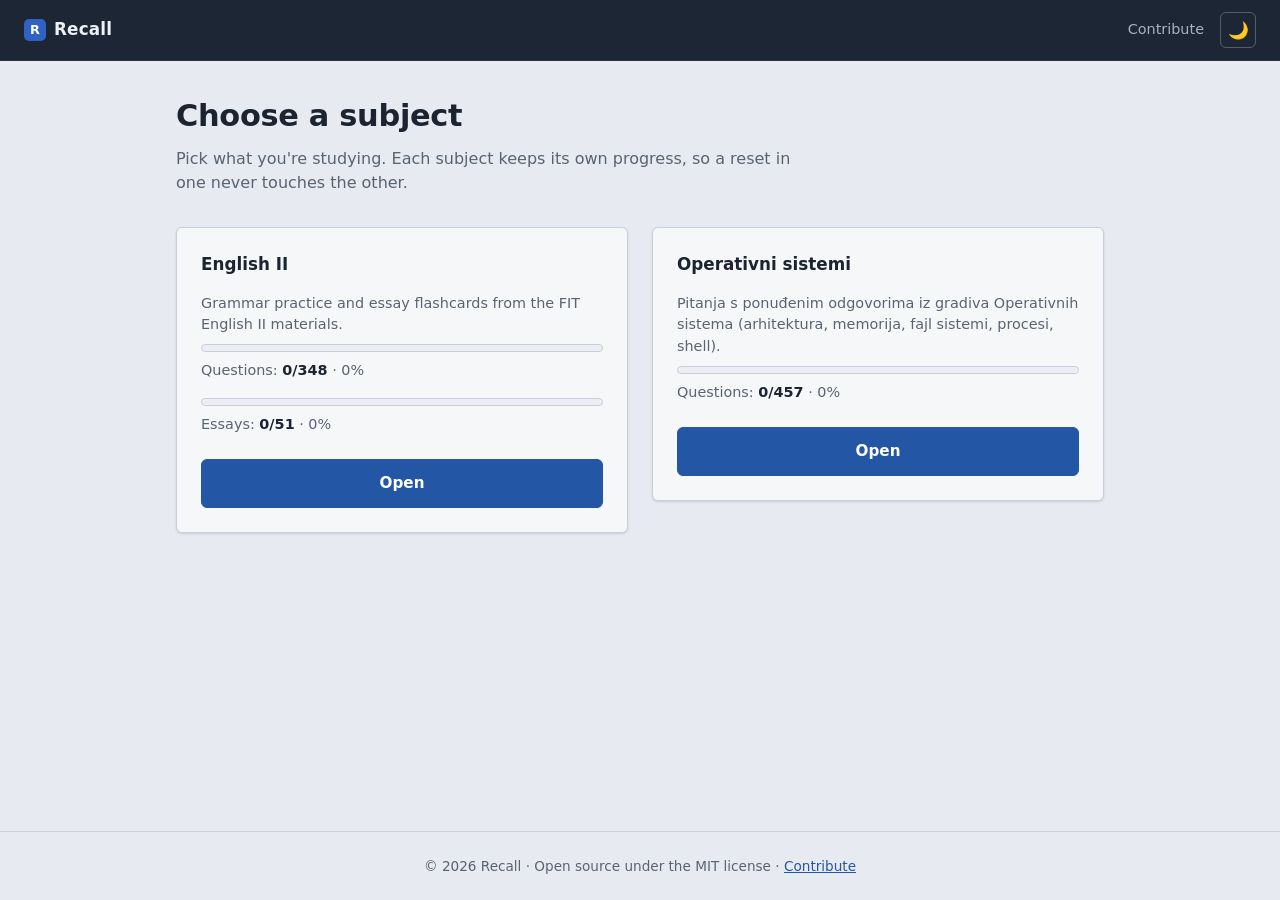
==== commit e893fd52: "chore: redesign" ====
--- a/src/index.html
+++ b/src/index.html
@@ -3,14 +3,14 @@
   <head>
     <meta charset="UTF-8" />
     <meta name="viewport" content="width=device-width, initial-scale=1.0" />
-    <title>TenseUp - Choose a subject</title>
+    <title>Recall - Choose a subject</title>
     <meta
       name="description"
-      content="TenseUp - randomized exam practice with progress tracking. Choose a subject to start: grammar questions, essay flashcards and theory from your course materials."
+      content="Recall - randomized exam practice with progress tracking. Choose a subject to start: grammar questions, essay flashcards and theory from your course materials."
     />
     <meta property="og:type" content="website" />
-    <meta property="og:site_name" content="TenseUp" />
-    <meta property="og:title" content="TenseUp - Exam practice" />
+    <meta property="og:site_name" content="Recall" />
+    <meta property="og:title" content="Recall - Exam practice" />
     <meta
       property="og:description"
       content="Randomized exam practice with progress tracking. Choose a subject to start."
@@ -48,7 +48,7 @@
   </head>
   <body>
     <header class="app-header">
-      <a href="index.html" class="app-logo">TenseUp</a>
+      <a href="index.html" class="app-logo">Recall</a>
       <nav class="header-nav">
         <a href="contribute.html">Contribute</a>
       </nav>
@@ -77,7 +77,7 @@
 
     <footer class="app-footer">
       <p>
-        © 2026 TenseUp · Open source under the MIT license ·
+        © 2026 Recall · Open source under the MIT license ·
         <a href="contribute.html">Contribute</a>
       </p>
     </footer>
--- a/src/assets/css/base.css
+++ b/src/assets/css/base.css
@@ -108,7 +108,7 @@
 
 /* Small square brand mark in front of the wordmark. */
 .app-logo::before {
-  content: "T";
+  content: "R";
   display: inline-flex;
   align-items: center;
   justify-content: center;
--- a/src/assets/css/home.css
+++ b/src/assets/css/home.css
@@ -214,6 +214,25 @@
 
 .topic-name {
   flex: 1;
+}
+
+/* Quiz topic rows wrap the name and an optional description in a column;
+   the essay list keeps the bare .topic-name layout. */
+.topic-text {
+  flex: 1;
+  min-width: 0;
+  display: flex;
+  flex-direction: column;
+}
+
+.topic-text .topic-name {
+  flex: none;
+}
+
+.topic-desc {
+  color: var(--color-muted);
+  font-size: 0.8rem;
+  line-height: 1.35;
 }
 
 .topic-progress {
